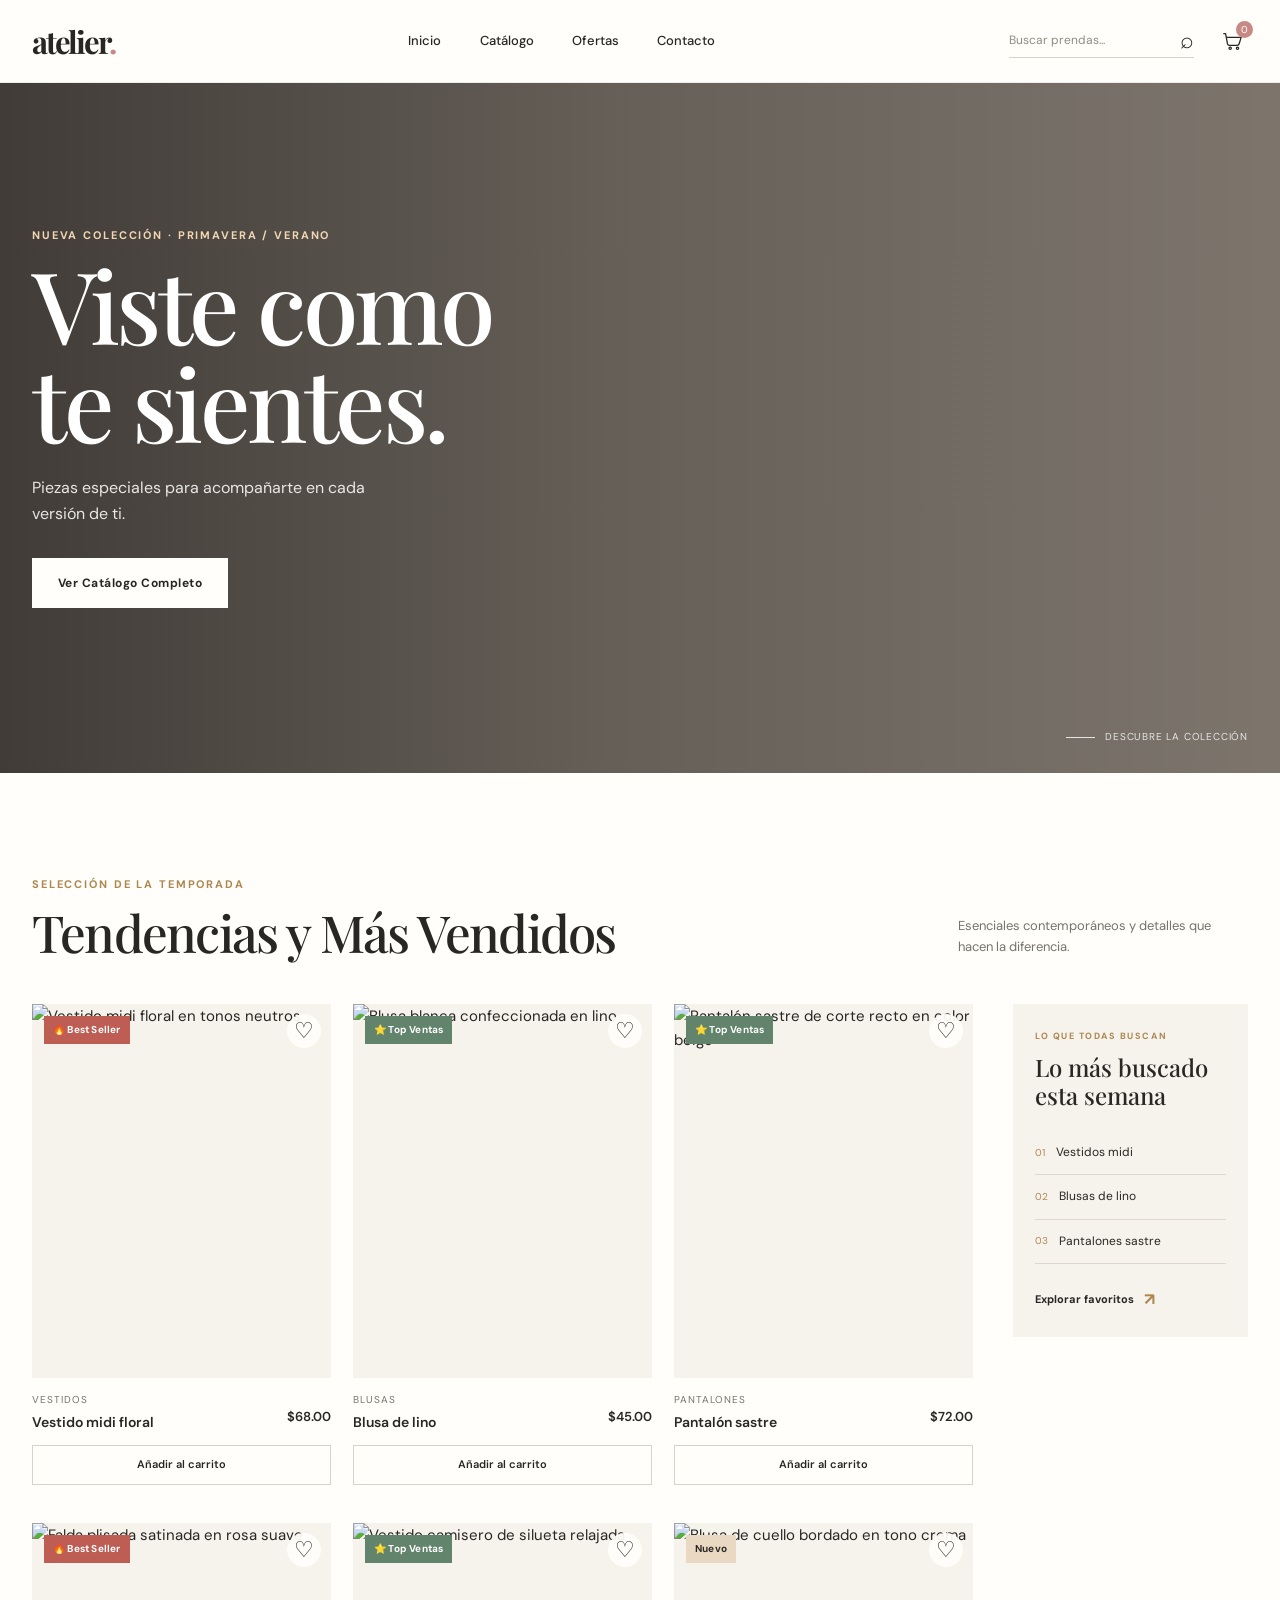
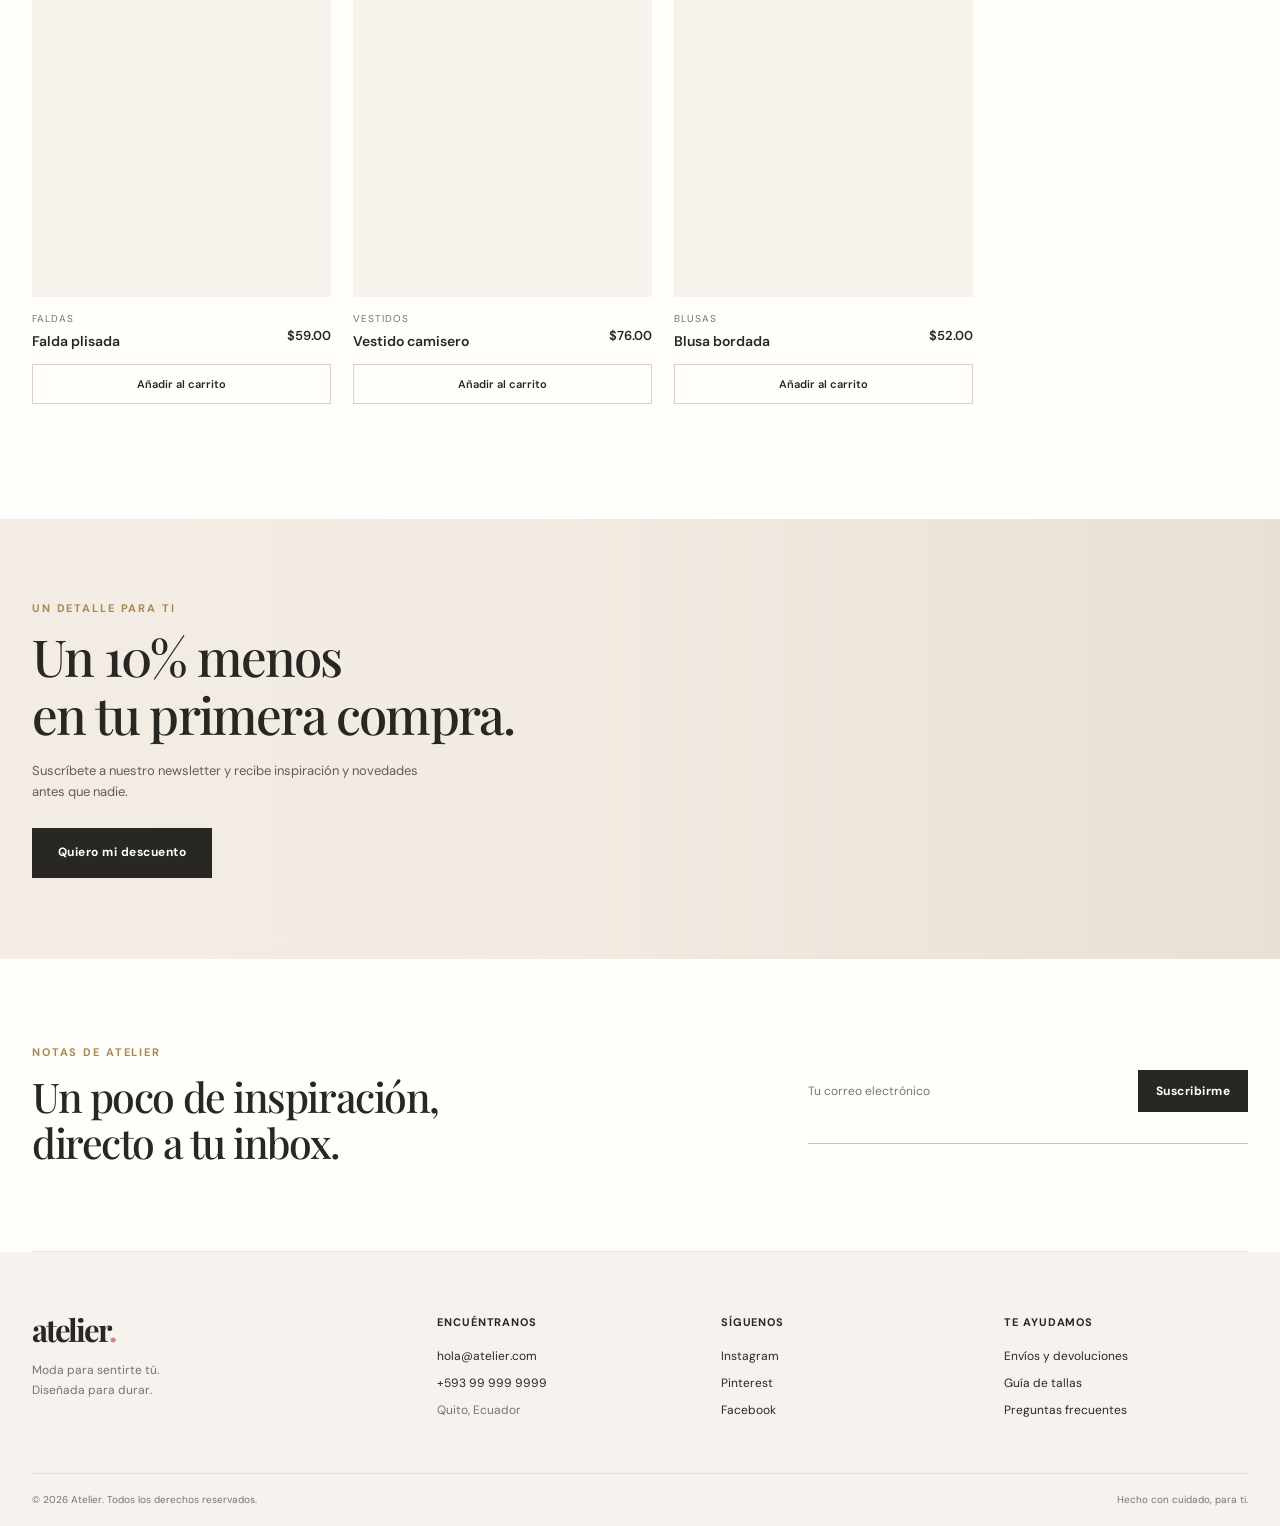
==== index.html @ bb108dc8 "v1" ====
<!DOCTYPE html>
<html lang="es">
  <head>
    <meta charset="UTF-8" />
    <meta name="viewport" content="width=device-width, initial-scale=1.0" />
    <meta
      name="description"
      content="Descubre prendas cuidadosamente seleccionadas en Atelier: moda femenina, elegante y actual."
    />
    <title>Atelier — Moda que habla por ti</title>
    <link rel="preconnect" href="https://fonts.googleapis.com" />
    <link rel="preconnect" href="https://fonts.gstatic.com" crossorigin />
    <link
      href="https://fonts.googleapis.com/css2?family=DM+Sans:wght@400;500;600;700&family=Playfair+Display:wght@500;600;700&display=swap"
      rel="stylesheet"
    />
    <link rel="stylesheet" href="css/styles.css" />
    <script src="script.js" defer></script>
  </head>
  <body>
    <a class="skip-link" href="#contenido">Saltar al contenido</a>

    <!-- Navegación principal, búsqueda y contador del carrito -->
    <header class="site-header" id="inicio">
      <div class="header-inner">
        <a class="brand" href="#inicio" aria-label="Atelier, ir al inicio">atelier<span>.</span></a>

        <button
          class="menu-toggle"
          type="button"
          aria-expanded="false"
          aria-controls="primary-navigation"
          aria-label="Abrir menú"
        >
          <span></span>
          <span></span>
          <span></span>
        </button>

        <nav class="primary-navigation" id="primary-navigation" aria-label="Navegación principal">
          <a href="#inicio">Inicio</a>
          <a href="#catalogo">Catálogo</a>
          <a href="#ofertas">Ofertas</a>
          <a href="#contacto">Contacto</a>
        </nav>

        <div class="header-tools">
          <form class="search-form" role="search">
            <label class="visually-hidden" for="product-search">Buscar prendas</label>
            <input
              id="product-search"
              name="q"
              type="search"
              placeholder="Buscar prendas..."
              autocomplete="off"
            />
            <button type="submit" aria-label="Buscar">⌕</button>
          </form>
          <button class="cart-button" type="button" aria-label="Carrito, 0 artículos">
            <svg aria-hidden="true" viewBox="0 0 24 24" fill="none">
              <path d="M3 4h2l2.1 11.1a2 2 0 0 0 2 1.6h8.7a2 2 0 0 0 1.9-1.4L22 8H6" />
              <circle cx="10" cy="20" r="1.25" />
              <circle cx="18" cy="20" r="1.25" />
            </svg>
            <span class="cart-count" aria-live="polite">0</span>
          </button>
        </div>
      </div>
    </header>

    <main id="contenido">
      <!-- Portada de la colección con acceso directo al catálogo -->
      <section class="hero" aria-labelledby="hero-title">
        <div class="hero-content">
          <p class="eyebrow hero-eyebrow">Nueva colección · Primavera / Verano</p>
          <h1 id="hero-title">Viste como<br />te sientes.</h1>
          <p class="hero-copy">
            Piezas especiales para acompañarte en cada versión de ti.
          </p>
          <a class="button button-light" href="#catalogo">Ver Catálogo Completo</a>
        </div>
        <a class="hero-scroll" href="#catalogo" aria-label="Desplazarse al catálogo">
          <span></span> Descubre la colección
        </a>
      </section>

      <!-- Productos destacados y panel con las tendencias de búsqueda -->
      <section class="catalog-section section-shell" id="catalogo" aria-labelledby="catalog-title">
        <div class="section-heading">
          <div>
            <p class="eyebrow">Selección de la temporada</p>
            <h2 id="catalog-title">Tendencias y Más Vendidos</h2>
          </div>
          <p class="section-intro">
            Esenciales contemporáneos y detalles que hacen la diferencia.
          </p>
        </div>

        <div class="catalog-layout">
          <div class="product-grid" aria-live="polite">
            <article class="product-card" data-search="vestido midi floral vestido">
              <div class="product-image-wrap">
                <img
                  src="https://placehold.co/600x750/F1E8E1/473D36?text=Vestido+Midi"
                  alt="Vestido midi floral en tonos neutros"
                  loading="lazy"
                />
                <span class="product-badge badge-bestseller">🔥 Best Seller</span>
                <button class="favorite-button" type="button" aria-label="Añadir Vestido midi floral a favoritos">♡</button>
              </div>
              <div class="product-details">
                <div>
                  <p class="product-category">Vestidos</p>
                  <h3>Vestido midi floral</h3>
                </div>
                <p class="product-price">$68.00</p>
                <button class="add-to-cart" type="button" data-product="Vestido midi floral">
                  Añadir al carrito
                </button>
              </div>
            </article>

            <article class="product-card" data-search="blusa lino blanca blusa">
              <div class="product-image-wrap">
                <img
                  src="https://placehold.co/600x750/EDE8E2/473D36?text=Blusa+de+Lino"
                  alt="Blusa blanca confeccionada en lino"
                  loading="lazy"
                />
                <span class="product-badge badge-top">⭐ Top Ventas</span>
                <button class="favorite-button" type="button" aria-label="Añadir Blusa de lino a favoritos">♡</button>
              </div>
              <div class="product-details">
                <div>
                  <p class="product-category">Blusas</p>
                  <h3>Blusa de lino</h3>
                </div>
                <p class="product-price">$45.00</p>
                <button class="add-to-cart" type="button" data-product="Blusa de lino">
                  Añadir al carrito
                </button>
              </div>
            </article>

            <article class="product-card" data-search="pantalón sastre beige pantalones">
              <div class="product-image-wrap">
                <img
                  src="https://placehold.co/600x750/E8E0D5/473D36?text=Pantalon+Sastre"
                  alt="Pantalón sastre de corte recto en color beige"
                  loading="lazy"
                />
                <span class="product-badge badge-top">⭐ Top Ventas</span>
                <button class="favorite-button" type="button" aria-label="Añadir Pantalón sastre a favoritos">♡</button>
              </div>
              <div class="product-details">
                <div>
                  <p class="product-category">Pantalones</p>
                  <h3>Pantalón sastre</h3>
                </div>
                <p class="product-price">$72.00</p>
                <button class="add-to-cart" type="button" data-product="Pantalón sastre">
                  Añadir al carrito
                </button>
              </div>
            </article>

            <article class="product-card" data-search="falda plisada satén falda">
              <div class="product-image-wrap">
                <img
                  src="https://placehold.co/600x750/F0E6E5/473D36?text=Falda+Plisada"
                  alt="Falda plisada satinada en rosa suave"
                  loading="lazy"
                />
                <span class="product-badge badge-bestseller">🔥 Best Seller</span>
                <button class="favorite-button" type="button" aria-label="Añadir Falda plisada a favoritos">♡</button>
              </div>
              <div class="product-details">
                <div>
                  <p class="product-category">Faldas</p>
                  <h3>Falda plisada</h3>
                </div>
                <p class="product-price">$59.00</p>
                <button class="add-to-cart" type="button" data-product="Falda plisada">
                  Añadir al carrito
                </button>
              </div>
            </article>

            <article class="product-card" data-search="vestido camisero azul vestido">
              <div class="product-image-wrap">
                <img
                  src="https://placehold.co/600x750/E4E8E7/473D36?text=Vestido+Camisero"
                  alt="Vestido camisero de silueta relajada"
                  loading="lazy"
                />
                <span class="product-badge badge-top">⭐ Top Ventas</span>
                <button class="favorite-button" type="button" aria-label="Añadir Vestido camisero a favoritos">♡</button>
              </div>
              <div class="product-details">
                <div>
                  <p class="product-category">Vestidos</p>
                  <h3>Vestido camisero</h3>
                </div>
                <p class="product-price">$76.00</p>
                <button class="add-to-cart" type="button" data-product="Vestido camisero">
                  Añadir al carrito
                </button>
              </div>
            </article>

            <article class="product-card" data-search="blusa cuello bordado blusa">
              <div class="product-image-wrap">
                <img
                  src="https://placehold.co/600x750/EEE8DE/473D36?text=Blusa+Bordada"
                  alt="Blusa de cuello bordado en tono crema"
                  loading="lazy"
                />
                <span class="product-badge badge-new">Nuevo</span>
                <button class="favorite-button" type="button" aria-label="Añadir Blusa bordada a favoritos">♡</button>
              </div>
              <div class="product-details">
                <div>
                  <p class="product-category">Blusas</p>
                  <h3>Blusa bordada</h3>
                </div>
                <p class="product-price">$52.00</p>
                <button class="add-to-cart" type="button" data-product="Blusa bordada">
                  Añadir al carrito
                </button>
              </div>
            </article>
          </div>

          <aside class="trending-panel" aria-labelledby="trending-title">
            <p class="eyebrow">Lo que todas buscan</p>
            <h3 id="trending-title">Lo más buscado esta semana</h3>
            <ol class="trending-list">
              <li><span>01</span><a href="#catalogo" data-search-term="vestido">Vestidos midi</a></li>
              <li><span>02</span><a href="#catalogo" data-search-term="blusa">Blusas de lino</a></li>
              <li><span>03</span><a href="#catalogo" data-search-term="pantalón">Pantalones sastre</a></li>
            </ol>
            <a class="text-link" href="#catalogo">Explorar favoritos <span aria-hidden="true">↗</span></a>
          </aside>
        </div>
        <p class="empty-results" hidden>No encontramos prendas con esa búsqueda. Prueba con otro término.</p>
      </section>

      <!-- Promoción de bienvenida y suscripción al newsletter -->
      <section class="promo-banner" id="ofertas" aria-labelledby="promo-title">
        <div class="promo-content">
          <p class="eyebrow">Un detalle para ti</p>
          <h2 id="promo-title">Un 10% menos<br />en tu primera compra.</h2>
          <p>Suscríbete a nuestro newsletter y recibe inspiración y novedades antes que nadie.</p>
          <a class="button button-dark" href="#newsletter">Quiero mi descuento</a>
        </div>
      </section>

      <!-- Formulario de suscripción -->
      <section class="newsletter-section" id="newsletter" aria-labelledby="newsletter-title">
        <div>
          <p class="eyebrow">Notas de Atelier</p>
          <h2 id="newsletter-title">Un poco de inspiración, directo a tu inbox.</h2>
        </div>
        <form class="newsletter-form">
          <label class="visually-hidden" for="newsletter-email">Tu correo electrónico</label>
          <input
            id="newsletter-email"
            name="email"
            type="email"
            placeholder="Tu correo electrónico"
            required
          />
          <button class="button button-dark" type="submit">Suscribirme</button>
          <p class="form-message" aria-live="polite"></p>
        </form>
      </section>
    </main>

    <!-- Datos de contacto, enlaces sociales e información de la tienda -->
    <footer class="site-footer" id="contacto">
      <div class="footer-main section-shell">
        <div class="footer-brand">
          <a class="brand brand-footer" href="#inicio">atelier<span>.</span></a>
          <p>Moda para sentirte tú.<br />Diseñada para durar.</p>
        </div>
        <div class="footer-column">
          <h2>Encuéntranos</h2>
          <a href="mailto:hola@atelier.com">hola@atelier.com</a>
          <a href="tel:+593999999999">+593 99 999 9999</a>
          <p>Quito, Ecuador</p>
        </div>
        <div class="footer-column">
          <h2>Síguenos</h2>
          <a href="https://www.instagram.com/" target="_blank" rel="noreferrer">Instagram</a>
          <a href="https://www.pinterest.com/" target="_blank" rel="noreferrer">Pinterest</a>
          <a href="https://www.facebook.com/" target="_blank" rel="noreferrer">Facebook</a>
        </div>
        <div class="footer-column">
          <h2>Te ayudamos</h2>
          <a href="#contacto">Envíos y devoluciones</a>
          <a href="#contacto">Guía de tallas</a>
          <a href="#contacto">Preguntas frecuentes</a>
        </div>
      </div>
      <div class="footer-bottom section-shell">
        <p>© 2026 Atelier. Todos los derechos reservados.</p>
        <p>Hecho con cuidado, para ti.</p>
      </div>
    </footer>
  </body>
</html>
---- css/styles.css ----
/* Base y sistema visual */
:root {
  color-scheme: light;
  --color-ink: #292723;
  --color-muted: #77736d;
  --color-paper: #fffefa;
  --color-cream: #f6f2ec;
  --color-sand: #e9dfd3;
  --color-rose: #c88984;
  --color-gold: #ad8750;
  --font-display: "Playfair Display", Georgia, serif;
  --font-body: "DM Sans", Arial, sans-serif;
  --content-width: 1240px;
}

* {
  box-sizing: border-box;
}

html {
  scroll-behavior: smooth;
  scroll-padding-top: 90px;
}

body {
  margin: 0;
  color: var(--color-ink);
  background: var(--color-paper);
  font-family: var(--font-body);
  font-size: 15px;
  line-height: 1.6;
}

img {
  display: block;
  max-width: 100%;
}

button,
input {
  font: inherit;
}

button,
a {
  -webkit-tap-highlight-color: transparent;
}

a {
  color: inherit;
  text-decoration: none;
}

button {
  color: inherit;
}

.section-shell {
  width: min(var(--content-width), calc(100% - 64px));
  margin-inline: auto;
}

.visually-hidden,
.skip-link:not(:focus) {
  position: absolute;
  width: 1px;
  height: 1px;
  padding: 0;
  margin: -1px;
  overflow: hidden;
  clip: rect(0, 0, 0, 0);
  white-space: nowrap;
  border: 0;
}

.skip-link:focus {
  position: fixed;
  z-index: 20;
  top: 12px;
  left: 12px;
  padding: 10px 14px;
  color: white;
  background: var(--color-ink);
}

.eyebrow {
  margin: 0 0 12px;
  color: var(--color-gold);
  font-size: 11px;
  font-weight: 700;
  letter-spacing: 0.17em;
  line-height: 1.4;
  text-transform: uppercase;
}

.site-header {
  position: sticky;
  z-index: 10;
  top: 0;
  background: rgba(255, 254, 250, 0.97);
  border-bottom: 1px solid rgba(41, 39, 35, 0.08);
  backdrop-filter: blur(14px);
}

.header-inner {
  display: flex;
  width: min(1400px, calc(100% - 64px));
  min-height: 82px;
  align-items: center;
  justify-content: space-between;
  gap: 28px;
  margin-inline: auto;
}

.brand {
  flex-shrink: 0;
  font-family: var(--font-display);
  font-size: 31px;
  font-weight: 700;
  letter-spacing: -0.07em;
  line-height: 1;
}

.brand span {
  color: var(--color-rose);
}

.primary-navigation {
  display: flex;
  align-items: center;
  gap: clamp(20px, 3vw, 42px);
}

.primary-navigation a,
.footer-column a {
  transition: color 160ms ease;
}

.primary-navigation a {
  font-size: 13px;
  font-weight: 500;
}

.primary-navigation a:hover,
.footer-column a:hover {
  color: var(--color-gold);
}

.header-tools {
  display: flex;
  align-items: center;
  gap: 22px;
}

.search-form {
  display: flex;
  width: 185px;
  align-items: center;
  border-bottom: 1px solid #d8d2ca;
}

.search-form input {
  width: 100%;
  min-width: 0;
  padding: 7px 0;
  color: var(--color-ink);
  background: transparent;
  border: 0;
  outline: 0;
  font-size: 12px;
}

.search-form input::placeholder {
  color: #918c84;
}

.search-form:focus-within {
  border-color: var(--color-gold);
}

.search-form button {
  padding: 2px 0 2px 8px;
  background: transparent;
  border: 0;
  cursor: pointer;
  font-size: 23px;
  line-height: 1;
}

.cart-button {
  position: relative;
  display: grid;
  width: 32px;
  height: 38px;
  place-items: center;
  padding: 0;
  background: transparent;
  border: 0;
  cursor: pointer;
}

.cart-button svg {
  width: 22px;
  stroke: currentColor;
  stroke-linecap: round;
  stroke-linejoin: round;
  stroke-width: 1.4;
}

.cart-count {
  position: absolute;
  top: -1px;
  right: -5px;
  display: grid;
  min-width: 17px;
  height: 17px;
  place-items: center;
  padding-inline: 4px;
  color: white;
  background: var(--color-rose);
  border-radius: 50px;
  font-size: 10px;
  line-height: 1;
}

.menu-toggle {
  display: none;
}

/* Portada */
.hero {
  position: relative;
  display: flex;
  min-height: min(690px, calc(100svh - 82px));
  align-items: center;
  overflow: hidden;
  color: white;
  background-color: #817970;
  background-image:
    linear-gradient(90deg, rgba(31, 28, 26, 0.66) 0%, rgba(31, 28, 26, 0.28) 48%, rgba(31, 28, 26, 0.04) 100%),
    url("https://images.unsplash.com/photo-1483985988355-763728e1935b?auto=format&fit=crop&w=2000&q=85");
  background-position: center 42%;
  background-size: cover;
}

.hero-content {
  width: min(var(--content-width), calc(100% - 64px));
  margin: 0 auto;
  padding-block: 90px 110px;
}

.hero-eyebrow {
  color: #f2d7b2;
}

.hero h1,
.section-heading h2,
.promo-content h2,
.newsletter-section h2 {
  font-family: var(--font-display);
  font-weight: 500;
  letter-spacing: -0.035em;
}

.hero h1 {
  max-width: 660px;
  margin: 0;
  font-size: clamp(56px, 8vw, 100px);
  line-height: 0.98;
}

.hero-copy {
  max-width: 380px;
  margin: 24px 0 32px;
  color: rgba(255, 255, 255, 0.87);
  font-size: 16px;
}

.button {
  display: inline-flex;
  min-height: 50px;
  align-items: center;
  justify-content: center;
  padding: 0 25px;
  border: 1px solid transparent;
  cursor: pointer;
  font-size: 12px;
  font-weight: 700;
  letter-spacing: 0.04em;
  transition: color 180ms ease, background-color 180ms ease, border-color 180ms ease;
}

.button-light {
  color: var(--color-ink);
  background: var(--color-paper);
}

.button-light:hover {
  color: white;
  background: transparent;
  border-color: white;
}

.button-dark {
  color: white;
  background: var(--color-ink);
}

.button-dark:hover {
  background: #514b42;
}

.hero-scroll {
  position: absolute;
  right: 32px;
  bottom: 28px;
  display: flex;
  align-items: center;
  gap: 10px;
  color: rgba(255, 255, 255, 0.82);
  font-size: 10px;
  letter-spacing: 0.08em;
  text-transform: uppercase;
}

.hero-scroll span {
  width: 29px;
  height: 1px;
  background: currentColor;
}

/* Productos y tendencias */
.catalog-section {
  padding-block: 104px 115px;
}

.section-heading {
  display: flex;
  align-items: end;
  justify-content: space-between;
  gap: 32px;
  margin-bottom: 42px;
}

.section-heading h2,
.promo-content h2,
.newsletter-section h2 {
  margin: 0;
  font-size: clamp(34px, 4.4vw, 51px);
  line-height: 1.13;
}

.section-intro {
  max-width: 290px;
  margin: 0 0 4px;
  color: var(--color-muted);
  font-size: 13px;
}

.catalog-layout {
  display: grid;
  grid-template-columns: minmax(0, 1fr) 235px;
  align-items: start;
  gap: 40px;
}

.product-grid {
  display: grid;
  grid-template-columns: repeat(3, minmax(0, 1fr));
  gap: 38px 22px;
}

.product-card {
  min-width: 0;
}

.product-image-wrap {
  position: relative;
  overflow: hidden;
  background: var(--color-cream);
}

.product-image-wrap img {
  width: 100%;
  aspect-ratio: 4 / 5;
  object-fit: cover;
  transition: transform 500ms cubic-bezier(0.2, 0.6, 0.3, 1);
}

.product-card:hover .product-image-wrap img {
  transform: scale(1.035);
}

.product-badge {
  position: absolute;
  top: 12px;
  left: 12px;
  padding: 6px 9px;
  color: white;
  font-size: 10px;
  font-weight: 700;
  letter-spacing: 0.02em;
}

.badge-bestseller {
  background: #bd5d54;
}

.badge-top {
  background: #62836c;
}

.badge-new {
  color: var(--color-ink);
  background: #ead9c2;
}

.favorite-button {
  position: absolute;
  top: 10px;
  right: 10px;
  display: grid;
  width: 34px;
  height: 34px;
  place-items: center;
  padding: 0;
  background: rgba(255, 254, 250, 0.93);
  border: 0;
  border-radius: 50%;
  cursor: pointer;
  font-size: 22px;
  line-height: 1;
}

.favorite-button[aria-pressed="true"] {
  color: #bd5d54;
}

.product-details {
  display: grid;
  grid-template-columns: 1fr auto;
  align-items: start;
  gap: 9px 10px;
  padding-top: 14px;
}

.product-category {
  margin: 0 0 3px;
  color: var(--color-muted);
  font-size: 10px;
  letter-spacing: 0.1em;
  text-transform: uppercase;
}

.product-details h3 {
  margin: 0;
  font-size: 14px;
  font-weight: 600;
}

.product-price {
  margin: 15px 0 0;
  font-size: 13px;
  font-weight: 600;
  white-space: nowrap;
}

.add-to-cart {
  grid-column: 1 / -1;
  min-height: 40px;
  margin-top: 3px;
  background: transparent;
  border: 1px solid #d8d2ca;
  cursor: pointer;
  font-size: 11px;
  font-weight: 600;
  transition: color 160ms ease, background-color 160ms ease, border-color 160ms ease;
}

.add-to-cart:hover {
  color: white;
  background: var(--color-ink);
  border-color: var(--color-ink);
}

.trending-panel {
  position: sticky;
  top: 110px;
  padding: 26px 22px 24px;
  background: var(--color-cream);
}

.trending-panel .eyebrow {
  margin-bottom: 10px;
  font-size: 9px;
}

.trending-panel h3 {
  margin: 0;
  font-family: var(--font-display);
  font-size: 24px;
  font-weight: 500;
  line-height: 1.18;
}

.trending-list {
  padding: 0;
  margin: 22px 0;
  list-style: none;
}

.trending-list li {
  display: flex;
  align-items: center;
  gap: 11px;
  padding-block: 12px;
  border-bottom: 1px solid #ded7cd;
  font-size: 12px;
}

.trending-list li span {
  color: var(--color-gold);
  font-size: 10px;
}

.trending-list a:hover {
  text-decoration: underline;
  text-underline-offset: 3px;
}

.text-link {
  display: inline-flex;
  align-items: center;
  gap: 10px;
  font-size: 11px;
  font-weight: 700;
}

.text-link span {
  color: var(--color-gold);
  font-size: 17px;
}

.empty-results {
  padding: 36px 0;
  color: var(--color-muted);
  text-align: center;
}

/* Promoción y suscripción */
.promo-banner {
  display: flex;
  min-height: 440px;
  align-items: center;
  background-color: #e8dfd5;
  background-image:
    linear-gradient(90deg, rgba(243, 237, 229, 0.97) 0%, rgba(243, 237, 229, 0.88) 42%, rgba(243, 237, 229, 0.05) 100%),
    url("https://images.unsplash.com/photo-1490481651871-ab68de25d43d?auto=format&fit=crop&w=1800&q=85");
  background-position: center, center 47%;
  background-size: cover;
}

.promo-content {
  width: min(var(--content-width), calc(100% - 64px));
  margin-inline: auto;
  padding-block: 70px;
}

.promo-content h2 {
  max-width: 520px;
}

.promo-content > p:not(.eyebrow) {
  max-width: 390px;
  margin: 18px 0 25px;
  color: #625d56;
  font-size: 13px;
}

.newsletter-section {
  display: flex;
  width: min(var(--content-width), calc(100% - 64px));
  align-items: center;
  justify-content: space-between;
  gap: 40px;
  padding-block: 86px;
  margin-inline: auto;
  border-bottom: 1px solid #e9e4dc;
}

.newsletter-section h2 {
  max-width: 510px;
  font-size: clamp(29px, 3.4vw, 41px);
}

.newsletter-form {
  display: grid;
  width: min(440px, 100%);
  grid-template-columns: 1fr auto;
  align-items: center;
  border-bottom: 1px solid #c9c1b7;
}

.newsletter-form input {
  min-width: 0;
  min-height: 50px;
  padding: 0 12px 0 0;
  background: transparent;
  border: 0;
  outline: 0;
  font-size: 12px;
}

.newsletter-form input:focus {
  box-shadow: inset 0 -1px var(--color-gold);
}

.newsletter-form .button {
  min-height: 42px;
  padding-inline: 17px;
}

.form-message {
  grid-column: 1 / -1;
  min-height: 20px;
  margin: 7px 0 0;
  color: #486a50;
  font-size: 11px;
}

/* Pie de página */
.site-footer {
  background: #f6f3ee;
}

.footer-main {
  display: grid;
  grid-template-columns: 1.5fr repeat(3, 1fr);
  gap: 40px;
  padding-block: 62px 52px;
}

.brand-footer {
  display: inline-block;
  margin-bottom: 16px;
}

.footer-brand p,
.footer-column p {
  margin: 0;
  color: var(--color-muted);
  font-size: 12px;
}

.footer-column {
  display: flex;
  align-items: flex-start;
  flex-direction: column;
  gap: 8px;
}

.footer-column h2 {
  margin: 0 0 7px;
  font-size: 11px;
  font-weight: 700;
  letter-spacing: 0.08em;
  text-transform: uppercase;
}

.footer-column a,
.footer-column p {
  font-size: 12px;
}

.footer-bottom {
  display: flex;
  justify-content: space-between;
  gap: 20px;
  padding-block: 18px;
  border-top: 1px solid #e5dfd6;
}

.footer-bottom p {
  margin: 0;
  color: var(--color-muted);
  font-size: 10px;
}

@media (max-width: 1000px) {
  .header-inner {
    gap: 20px;
  }

  .primary-navigation {
    gap: 18px;
  }

  .search-form {
    width: 145px;
  }

  .catalog-layout {
    grid-template-columns: minmax(0, 1fr) 205px;
    gap: 24px;
  }

  .product-grid {
    grid-template-columns: repeat(2, minmax(0, 1fr));
    gap: 32px 18px;
  }
}

@media (max-width: 760px) {
  html {
    scroll-padding-top: 72px;
  }

  .section-shell,
  .header-inner,
  .hero-content,
  .promo-content,
  .newsletter-section {
    width: min(100% - 40px, var(--content-width));
  }

  .header-inner {
    min-height: 72px;
    flex-wrap: wrap;
    gap: 0 15px;
  }

  .brand {
    font-size: 28px;
  }

  .menu-toggle {
    display: flex;
    width: 36px;
    height: 36px;
    align-items: center;
    justify-content: center;
    flex-direction: column;
    gap: 5px;
    padding: 0;
    margin-left: auto;
    background: transparent;
    border: 0;
    cursor: pointer;
  }

  .menu-toggle span {
    width: 20px;
    height: 1px;
    background: var(--color-ink);
  }

  .primary-navigation {
    position: absolute;
    top: 100%;
    right: 0;
    left: 0;
    display: none;
    align-items: stretch;
    flex-direction: column;
    gap: 0;
    padding: 10px 20px 18px;
    background: var(--color-paper);
    border-bottom: 1px solid rgba(41, 39, 35, 0.1);
  }

  .primary-navigation.is-open {
    display: flex;
  }

  .primary-navigation a {
    padding: 12px 0;
    border-bottom: 1px solid #eee9e1;
  }

  .header-tools {
    order: 1;
    width: 100%;
    justify-content: space-between;
    padding: 0 0 12px;
  }

  .search-form {
    width: min(260px, calc(100% - 55px));
  }

  .hero {
    min-height: 610px;
    min-height: min(690px, calc(100svh - 72px));
    background-position: 58% center;
  }

  .hero-content {
    padding-block: 75px 90px;
  }

  .hero h1 {
    font-size: clamp(52px, 12vw, 76px);
  }

  .hero-copy {
    max-width: 300px;
    font-size: 14px;
  }

  .hero-scroll {
    right: 20px;
    bottom: 20px;
    font-size: 9px;
  }

  .catalog-section {
    padding-block: 76px 82px;
  }

  .section-heading {
    align-items: flex-start;
    flex-direction: column;
    gap: 14px;
    margin-bottom: 28px;
  }

  .section-heading h2 {
    font-size: clamp(34px, 8vw, 46px);
  }

  .section-intro {
    max-width: 370px;
  }

  .catalog-layout {
    grid-template-columns: 1fr;
  }

  .product-grid {
    grid-template-columns: repeat(2, minmax(0, 1fr));
    gap: 28px 14px;
  }

  .product-badge {
    top: 8px;
    left: 8px;
    padding: 5px 7px;
    font-size: 9px;
  }

  .favorite-button {
    top: 7px;
    right: 7px;
    width: 30px;
    height: 30px;
  }

  .product-details {
    grid-template-columns: 1fr;
    gap: 5px;
    padding-top: 11px;
  }

  .product-details h3 {
    font-size: 13px;
  }

  .product-price {
    margin: 0;
    font-size: 12px;
  }

  .add-to-cart {
    min-height: 38px;
    margin-top: 5px;
    padding-inline: 5px;
    font-size: 10px;
  }

  .trending-panel {
    position: static;
    padding: 24px;
  }

  .trending-list {
    display: grid;
    grid-template-columns: repeat(3, minmax(0, 1fr));
    gap: 12px;
  }

  .trending-list li {
    align-items: flex-start;
    flex-direction: column;
    gap: 5px;
    font-size: 11px;
  }

  .promo-banner {
    min-height: 420px;
    background-position: center, 58% center;
  }

  .promo-content {
    padding-block: 60px;
  }

  .newsletter-section {
    align-items: flex-start;
    flex-direction: column;
    gap: 24px;
    padding-block: 65px;
  }

  .newsletter-form {
    width: 100%;
  }

  .footer-main {
    grid-template-columns: repeat(2, minmax(0, 1fr));
    gap: 34px 24px;
    padding-block: 48px 38px;
  }
}

@media (max-width: 420px) {
  .section-shell,
  .header-inner,
  .hero-content,
  .promo-content,
  .newsletter-section {
    width: calc(100% - 32px);
  }

  .header-inner {
    gap: 0 10px;
  }

  .header-tools {
    padding-bottom: 10px;
  }

  .product-grid {
    gap: 24px 10px;
  }

  .trending-list {
    grid-template-columns: 1fr;
  }

  .trending-list li {
    align-items: center;
    flex-direction: row;
    gap: 11px;
  }

  .newsletter-form {
    grid-template-columns: 1fr;
    gap: 8px;
    border-bottom: 0;
  }

  .newsletter-form input {
    border-bottom: 1px solid #c9c1b7;
  }

  .newsletter-form .button {
    justify-self: start;
  }

  .footer-bottom {
    align-items: flex-start;
    flex-direction: column;
    gap: 5px;
  }
}

@media (prefers-reduced-motion: reduce) {
  *,
  *::before,
  *::after {
    scroll-behavior: auto !important;
    transition-duration: 0.01ms !important;
  }
}
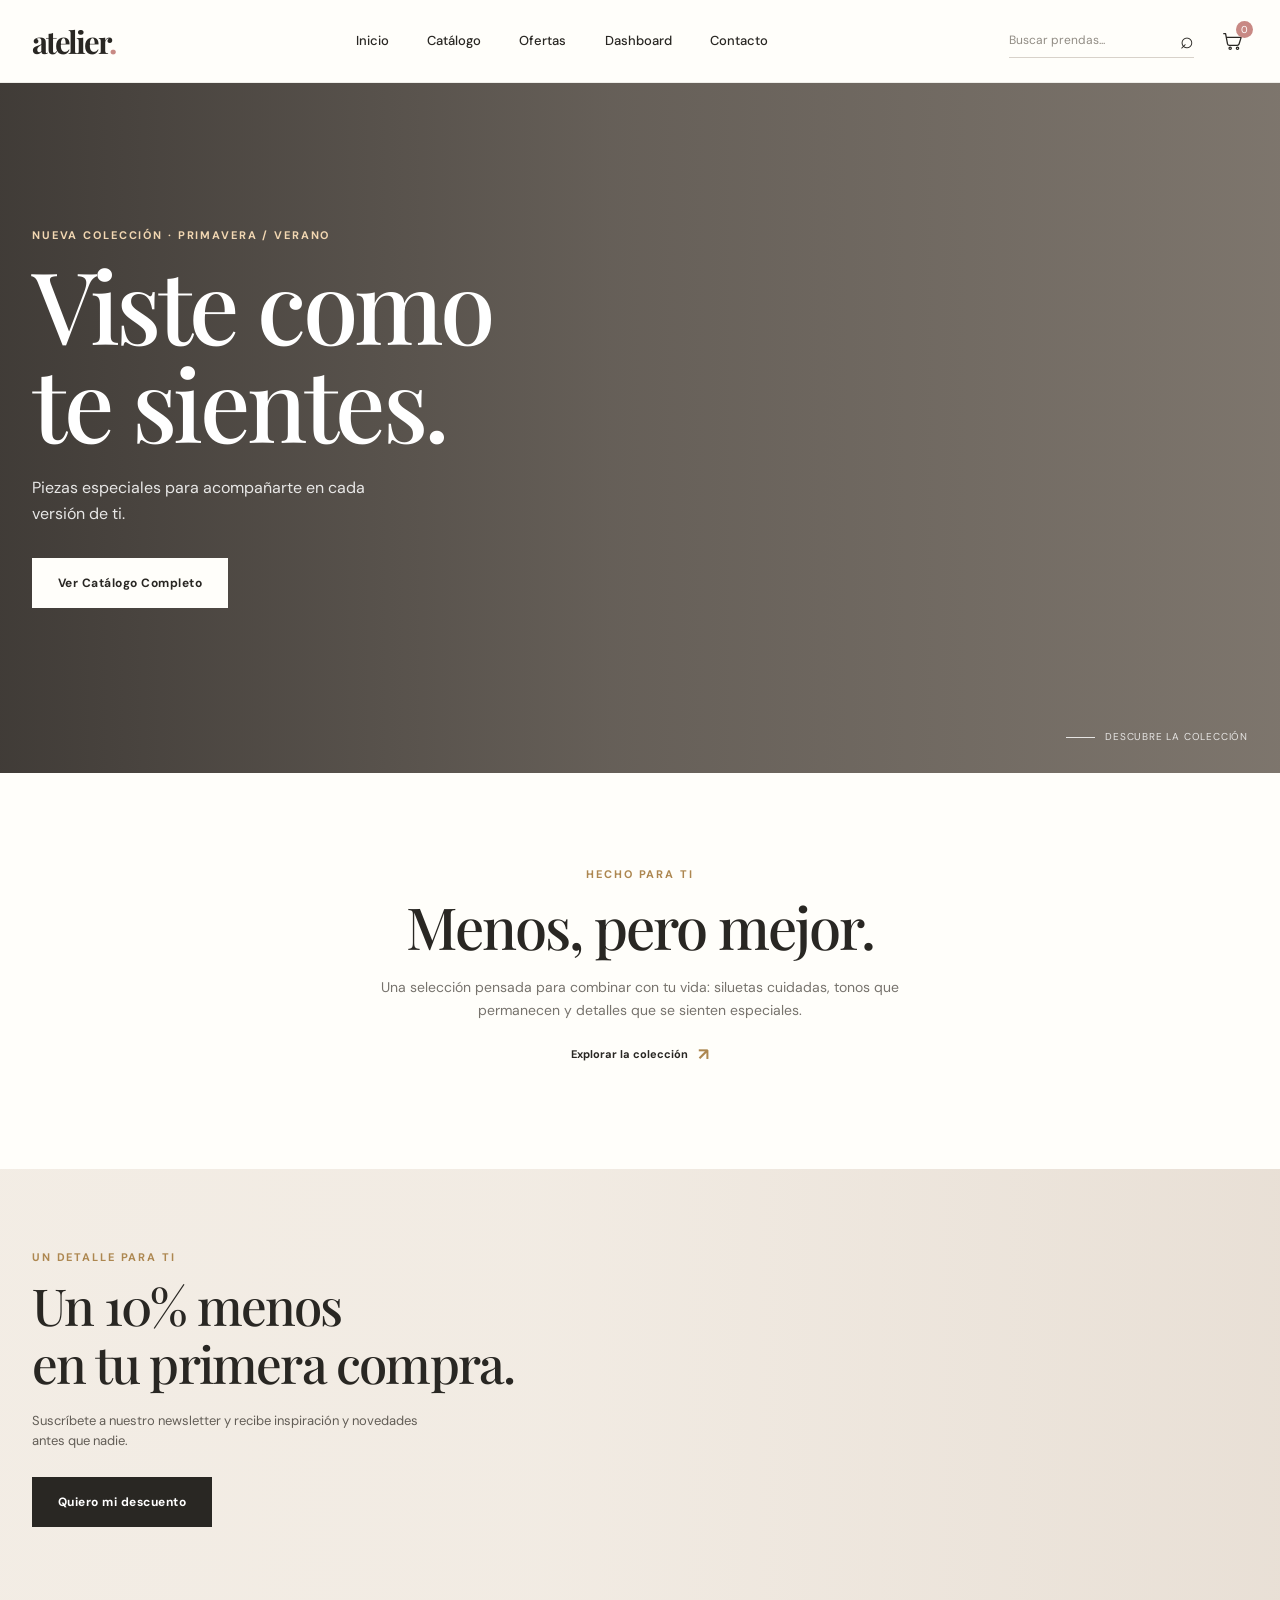
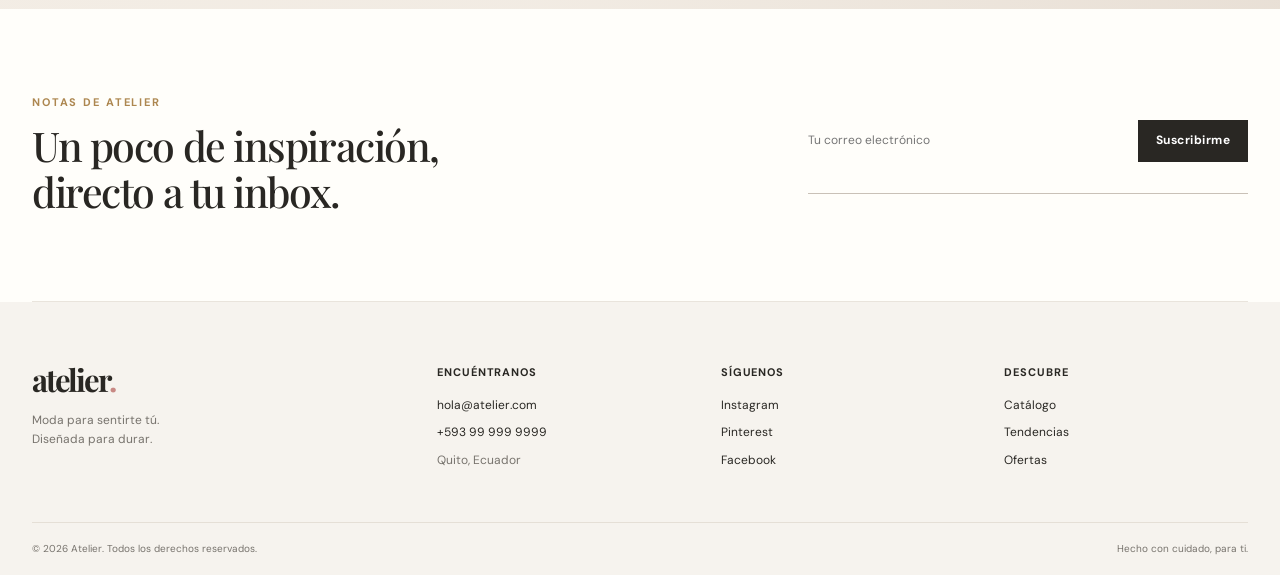
==== commit 70138de7: "v2" ====
--- a/index.html
+++ b/index.html
@@ -5,7 +5,7 @@
     <meta name="viewport" content="width=device-width, initial-scale=1.0" />
     <meta
       name="description"
-      content="Descubre prendas cuidadosamente seleccionadas en Atelier: moda femenina, elegante y actual."
+      content="Atelier: moda femenina, elegante y actual. Descubre piezas especiales para cada versión de ti."
     />
     <title>Atelier — Moda que habla por ti</title>
     <link rel="preconnect" href="https://fonts.googleapis.com" />
@@ -19,12 +19,9 @@
   </head>
   <body>
     <a class="skip-link" href="#contenido">Saltar al contenido</a>
-
-    <!-- Navegación principal, búsqueda y contador del carrito -->
     <header class="site-header" id="inicio">
       <div class="header-inner">
-        <a class="brand" href="#inicio" aria-label="Atelier, ir al inicio">atelier<span>.</span></a>
-
+        <a class="brand" href="index.html" aria-label="Atelier, inicio">atelier<span>.</span></a>
         <button
           class="menu-toggle"
           type="button"
@@ -32,35 +29,25 @@
           aria-controls="primary-navigation"
           aria-label="Abrir menú"
         >
-          <span></span>
-          <span></span>
-          <span></span>
+          <span></span><span></span><span></span>
         </button>
-
         <nav class="primary-navigation" id="primary-navigation" aria-label="Navegación principal">
-          <a href="#inicio">Inicio</a>
-          <a href="#catalogo">Catálogo</a>
-          <a href="#ofertas">Ofertas</a>
-          <a href="#contacto">Contacto</a>
+          <a href="index.html" aria-current="page">Inicio</a>
+          <a href="catalogo.html">Catálogo</a>
+          <a href="index.html#ofertas">Ofertas</a>
+          <a href="dashboard.html">Dashboard</a>
+          <a href="index.html#contacto">Contacto</a>
         </nav>
-
         <div class="header-tools">
-          <form class="search-form" role="search">
+          <form class="search-form" role="search" action="catalogo.html">
             <label class="visually-hidden" for="product-search">Buscar prendas</label>
-            <input
-              id="product-search"
-              name="q"
-              type="search"
-              placeholder="Buscar prendas..."
-              autocomplete="off"
-            />
+            <input id="product-search" name="q" type="search" placeholder="Buscar prendas..." />
             <button type="submit" aria-label="Buscar">⌕</button>
           </form>
           <button class="cart-button" type="button" aria-label="Carrito, 0 artículos">
             <svg aria-hidden="true" viewBox="0 0 24 24" fill="none">
               <path d="M3 4h2l2.1 11.1a2 2 0 0 0 2 1.6h8.7a2 2 0 0 0 1.9-1.4L22 8H6" />
-              <circle cx="10" cy="20" r="1.25" />
-              <circle cx="18" cy="20" r="1.25" />
+              <circle cx="10" cy="20" r="1.25" /><circle cx="18" cy="20" r="1.25" />
             </svg>
             <span class="cart-count" aria-live="polite">0</span>
           </button>
@@ -69,183 +56,26 @@
     </header>
 
     <main id="contenido">
-      <!-- Portada de la colección con acceso directo al catálogo -->
       <section class="hero" aria-labelledby="hero-title">
         <div class="hero-content">
           <p class="eyebrow hero-eyebrow">Nueva colección · Primavera / Verano</p>
           <h1 id="hero-title">Viste como<br />te sientes.</h1>
-          <p class="hero-copy">
-            Piezas especiales para acompañarte en cada versión de ti.
-          </p>
-          <a class="button button-light" href="#catalogo">Ver Catálogo Completo</a>
+          <p class="hero-copy">Piezas especiales para acompañarte en cada versión de ti.</p>
+          <a class="button button-light" href="catalogo.html">Ver Catálogo Completo</a>
         </div>
-        <a class="hero-scroll" href="#catalogo" aria-label="Desplazarse al catálogo">
-          <span></span> Descubre la colección
-        </a>
+        <a class="hero-scroll" href="catalogo.html"><span></span> Descubre la colección</a>
       </section>
 
-      <!-- Productos destacados y panel con las tendencias de búsqueda -->
-      <section class="catalog-section section-shell" id="catalogo" aria-labelledby="catalog-title">
-        <div class="section-heading">
-          <div>
-            <p class="eyebrow">Selección de la temporada</p>
-            <h2 id="catalog-title">Tendencias y Más Vendidos</h2>
-          </div>
-          <p class="section-intro">
-            Esenciales contemporáneos y detalles que hacen la diferencia.
-          </p>
-        </div>
-
-        <div class="catalog-layout">
-          <div class="product-grid" aria-live="polite">
-            <article class="product-card" data-search="vestido midi floral vestido">
-              <div class="product-image-wrap">
-                <img
-                  src="https://placehold.co/600x750/F1E8E1/473D36?text=Vestido+Midi"
-                  alt="Vestido midi floral en tonos neutros"
-                  loading="lazy"
-                />
-                <span class="product-badge badge-bestseller">🔥 Best Seller</span>
-                <button class="favorite-button" type="button" aria-label="Añadir Vestido midi floral a favoritos">♡</button>
-              </div>
-              <div class="product-details">
-                <div>
-                  <p class="product-category">Vestidos</p>
-                  <h3>Vestido midi floral</h3>
-                </div>
-                <p class="product-price">$68.00</p>
-                <button class="add-to-cart" type="button" data-product="Vestido midi floral">
-                  Añadir al carrito
-                </button>
-              </div>
-            </article>
-
-            <article class="product-card" data-search="blusa lino blanca blusa">
-              <div class="product-image-wrap">
-                <img
-                  src="https://placehold.co/600x750/EDE8E2/473D36?text=Blusa+de+Lino"
-                  alt="Blusa blanca confeccionada en lino"
-                  loading="lazy"
-                />
-                <span class="product-badge badge-top">⭐ Top Ventas</span>
-                <button class="favorite-button" type="button" aria-label="Añadir Blusa de lino a favoritos">♡</button>
-              </div>
-              <div class="product-details">
-                <div>
-                  <p class="product-category">Blusas</p>
-                  <h3>Blusa de lino</h3>
-                </div>
-                <p class="product-price">$45.00</p>
-                <button class="add-to-cart" type="button" data-product="Blusa de lino">
-                  Añadir al carrito
-                </button>
-              </div>
-            </article>
-
-            <article class="product-card" data-search="pantalón sastre beige pantalones">
-              <div class="product-image-wrap">
-                <img
-                  src="https://placehold.co/600x750/E8E0D5/473D36?text=Pantalon+Sastre"
-                  alt="Pantalón sastre de corte recto en color beige"
-                  loading="lazy"
-                />
-                <span class="product-badge badge-top">⭐ Top Ventas</span>
-                <button class="favorite-button" type="button" aria-label="Añadir Pantalón sastre a favoritos">♡</button>
-              </div>
-              <div class="product-details">
-                <div>
-                  <p class="product-category">Pantalones</p>
-                  <h3>Pantalón sastre</h3>
-                </div>
-                <p class="product-price">$72.00</p>
-                <button class="add-to-cart" type="button" data-product="Pantalón sastre">
-                  Añadir al carrito
-                </button>
-              </div>
-            </article>
-
-            <article class="product-card" data-search="falda plisada satén falda">
-              <div class="product-image-wrap">
-                <img
-                  src="https://placehold.co/600x750/F0E6E5/473D36?text=Falda+Plisada"
-                  alt="Falda plisada satinada en rosa suave"
-                  loading="lazy"
-                />
-                <span class="product-badge badge-bestseller">🔥 Best Seller</span>
-                <button class="favorite-button" type="button" aria-label="Añadir Falda plisada a favoritos">♡</button>
-              </div>
-              <div class="product-details">
-                <div>
-                  <p class="product-category">Faldas</p>
-                  <h3>Falda plisada</h3>
-                </div>
-                <p class="product-price">$59.00</p>
-                <button class="add-to-cart" type="button" data-product="Falda plisada">
-                  Añadir al carrito
-                </button>
-              </div>
-            </article>
-
-            <article class="product-card" data-search="vestido camisero azul vestido">
-              <div class="product-image-wrap">
-                <img
-                  src="https://placehold.co/600x750/E4E8E7/473D36?text=Vestido+Camisero"
-                  alt="Vestido camisero de silueta relajada"
-                  loading="lazy"
-                />
-                <span class="product-badge badge-top">⭐ Top Ventas</span>
-                <button class="favorite-button" type="button" aria-label="Añadir Vestido camisero a favoritos">♡</button>
-              </div>
-              <div class="product-details">
-                <div>
-                  <p class="product-category">Vestidos</p>
-                  <h3>Vestido camisero</h3>
-                </div>
-                <p class="product-price">$76.00</p>
-                <button class="add-to-cart" type="button" data-product="Vestido camisero">
-                  Añadir al carrito
-                </button>
-              </div>
-            </article>
-
-            <article class="product-card" data-search="blusa cuello bordado blusa">
-              <div class="product-image-wrap">
-                <img
-                  src="https://placehold.co/600x750/EEE8DE/473D36?text=Blusa+Bordada"
-                  alt="Blusa de cuello bordado en tono crema"
-                  loading="lazy"
-                />
-                <span class="product-badge badge-new">Nuevo</span>
-                <button class="favorite-button" type="button" aria-label="Añadir Blusa bordada a favoritos">♡</button>
-              </div>
-              <div class="product-details">
-                <div>
-                  <p class="product-category">Blusas</p>
-                  <h3>Blusa bordada</h3>
-                </div>
-                <p class="product-price">$52.00</p>
-                <button class="add-to-cart" type="button" data-product="Blusa bordada">
-                  Añadir al carrito
-                </button>
-              </div>
-            </article>
-          </div>
-
-          <aside class="trending-panel" aria-labelledby="trending-title">
-            <p class="eyebrow">Lo que todas buscan</p>
-            <h3 id="trending-title">Lo más buscado esta semana</h3>
-            <ol class="trending-list">
-              <li><span>01</span><a href="#catalogo" data-search-term="vestido">Vestidos midi</a></li>
-              <li><span>02</span><a href="#catalogo" data-search-term="blusa">Blusas de lino</a></li>
-              <li><span>03</span><a href="#catalogo" data-search-term="pantalón">Pantalones sastre</a></li>
-            </ol>
-            <a class="text-link" href="#catalogo">Explorar favoritos <span aria-hidden="true">↗</span></a>
-          </aside>
-        </div>
-        <p class="empty-results" hidden>No encontramos prendas con esa búsqueda. Prueba con otro término.</p>
+      <section class="home-intro section-shell" aria-labelledby="intro-title">
+        <p class="eyebrow">Hecho para ti</p>
+        <h2 id="intro-title">Menos, pero mejor.</h2>
+        <p>
+          Una selección pensada para combinar con tu vida: siluetas cuidadas, tonos que
+          permanecen y detalles que se sienten especiales.
+        </p>
+        <a class="text-link" href="catalogo.html">Explorar la colección <span aria-hidden="true">↗</span></a>
       </section>
 
-      <!-- Promoción de bienvenida y suscripción al newsletter -->
       <section class="promo-banner" id="ofertas" aria-labelledby="promo-title">
         <div class="promo-content">
           <p class="eyebrow">Un detalle para ti</p>
@@ -255,7 +85,6 @@
         </div>
       </section>
 
-      <!-- Formulario de suscripción -->
       <section class="newsletter-section" id="newsletter" aria-labelledby="newsletter-title">
         <div>
           <p class="eyebrow">Notas de Atelier</p>
@@ -276,11 +105,10 @@
       </section>
     </main>
 
-    <!-- Datos de contacto, enlaces sociales e información de la tienda -->
     <footer class="site-footer" id="contacto">
       <div class="footer-main section-shell">
         <div class="footer-brand">
-          <a class="brand brand-footer" href="#inicio">atelier<span>.</span></a>
+          <a class="brand brand-footer" href="index.html">atelier<span>.</span></a>
           <p>Moda para sentirte tú.<br />Diseñada para durar.</p>
         </div>
         <div class="footer-column">
@@ -296,10 +124,10 @@
           <a href="https://www.facebook.com/" target="_blank" rel="noreferrer">Facebook</a>
         </div>
         <div class="footer-column">
-          <h2>Te ayudamos</h2>
-          <a href="#contacto">Envíos y devoluciones</a>
-          <a href="#contacto">Guía de tallas</a>
-          <a href="#contacto">Preguntas frecuentes</a>
+          <h2>Descubre</h2>
+          <a href="catalogo.html">Catálogo</a>
+          <a href="dashboard.html">Tendencias</a>
+          <a href="index.html#ofertas">Ofertas</a>
         </div>
       </div>
       <div class="footer-bottom section-shell">
--- a/css/styles.css
+++ b/css/styles.css
@@ -982,3 +982,564 @@
     transition-duration: 0.01ms !important;
   }
 }
+
+/* Páginas internas */
+.home-intro {
+  padding-block: 94px 100px;
+  text-align: center;
+}
+
+.home-intro h2,
+.page-heading h1,
+.dashboard-heading h1 {
+  margin: 0;
+  font-family: var(--font-display);
+  font-size: clamp(38px, 5vw, 58px);
+  font-weight: 500;
+  letter-spacing: -0.035em;
+  line-height: 1.12;
+}
+
+.home-intro > p:not(.eyebrow) {
+  max-width: 530px;
+  margin: 17px auto 20px;
+  color: var(--color-muted);
+  font-size: 14px;
+}
+
+.home-intro .text-link {
+  justify-content: center;
+}
+
+.page-heading {
+  padding-block: 72px 0;
+  text-align: center;
+}
+
+.page-heading > p:last-child {
+  margin: 14px 0 0;
+  color: var(--color-muted);
+  font-size: 14px;
+}
+
+.catalog-section.catalog-page {
+  padding-top: 48px;
+}
+
+.catalog-page .catalog-layout {
+  grid-template-columns: minmax(0, 1fr) 250px;
+}
+
+.catalog-page .product-grid {
+  grid-template-columns: repeat(3, minmax(0, 1fr));
+}
+
+.catalog-page .trending-panel h2 {
+  margin: 0;
+  font-family: var(--font-display);
+  font-size: 24px;
+  font-weight: 500;
+  line-height: 1.18;
+}
+
+[hidden] {
+  display: none !important;
+}
+
+/* Dashboard de inteligencia de negocio */
+.dashboard-main {
+  padding-block: 62px 90px;
+}
+
+.dashboard-heading {
+  display: flex;
+  align-items: end;
+  justify-content: space-between;
+  gap: 24px;
+  margin-bottom: 32px;
+}
+
+.dashboard-heading h1 {
+  font-size: clamp(38px, 5vw, 52px);
+}
+
+.dashboard-period {
+  margin: 9px 0 0;
+  color: var(--color-muted);
+  font-size: 13px;
+}
+
+.dashboard-actions {
+  display: flex;
+  flex-wrap: wrap;
+  gap: 10px;
+}
+
+.button-outline {
+  color: var(--color-ink);
+  background: transparent;
+  border-color: #d8d2ca;
+}
+
+.button-outline:hover {
+  background: var(--color-cream);
+}
+
+.metrics-grid {
+  display: grid;
+  grid-template-columns: repeat(4, minmax(0, 1fr));
+  gap: 16px;
+  margin-bottom: 20px;
+}
+
+.metric-card,
+.dashboard-card {
+  background: #fff;
+  border: 1px solid #ece7df;
+}
+
+.metric-card {
+  min-height: 140px;
+  padding: 20px;
+}
+
+.metric-card > p {
+  margin: 0 0 9px;
+  color: var(--color-muted);
+  font-size: 12px;
+}
+
+.metric-card strong {
+  display: block;
+  font-family: var(--font-display);
+  font-size: 31px;
+  font-weight: 500;
+  line-height: 1.1;
+}
+
+.metric-change {
+  display: block;
+  margin-top: 12px;
+  color: #52755c;
+  font-size: 10px;
+}
+
+.dashboard-panels {
+  display: grid;
+  grid-template-columns: minmax(0, 1.8fr) minmax(240px, 1fr);
+  gap: 20px;
+  margin-bottom: 20px;
+}
+
+.dashboard-card {
+  padding: 24px;
+}
+
+.dashboard-card-heading {
+  display: flex;
+  align-items: center;
+  justify-content: space-between;
+  gap: 20px;
+}
+
+.dashboard-card-heading .eyebrow,
+.dashboard-card > .eyebrow {
+  margin-bottom: 6px;
+  font-size: 9px;
+}
+
+.dashboard-card h2 {
+  margin: 0;
+  font-family: var(--font-display);
+  font-size: 25px;
+  font-weight: 500;
+  line-height: 1.2;
+}
+
+.chart-total {
+  margin: 0;
+  font-size: 20px;
+  font-weight: 700;
+  white-space: nowrap;
+}
+
+.chart-total span {
+  display: block;
+  color: var(--color-muted);
+  font-size: 10px;
+  font-weight: 400;
+  text-align: right;
+}
+
+.sales-chart {
+  display: grid;
+  height: 230px;
+  grid-template-columns: repeat(7, minmax(0, 1fr));
+  align-items: end;
+  gap: 12px;
+  padding: 28px 6px 0;
+  margin-top: 12px;
+  border-bottom: 1px solid #e7e1d8;
+  background: repeating-linear-gradient(
+    to top,
+    transparent 0,
+    transparent calc(25% - 1px),
+    #f0ece6 calc(25% - 1px),
+    #f0ece6 25%
+  );
+}
+
+.chart-column {
+  position: relative;
+  display: flex;
+  min-width: 0;
+  height: 100%;
+  align-items: center;
+  flex-direction: column;
+  justify-content: flex-end;
+  gap: 6px;
+  padding-bottom: 22px;
+}
+
+.chart-value {
+  color: var(--color-muted);
+  font-size: 9px;
+  white-space: nowrap;
+}
+
+.chart-bar {
+  width: min(100%, 42px);
+  height: var(--bar-height);
+  min-height: 10px;
+  background: #d5c8b7;
+  border-radius: 3px 3px 0 0;
+}
+
+.chart-bar-highlight {
+  background: var(--color-rose);
+}
+
+.chart-label {
+  position: absolute;
+  bottom: 0;
+  color: var(--color-muted);
+  font-size: 10px;
+}
+
+.insight-card {
+  display: flex;
+  align-items: flex-start;
+  flex-direction: column;
+  background: var(--color-cream);
+}
+
+.insight-card h2 {
+  max-width: 290px;
+  font-size: 30px;
+}
+
+.insight-card > p:not(.eyebrow) {
+  margin: 15px 0 20px;
+  color: var(--color-muted);
+  font-size: 12px;
+}
+
+.insight-card strong {
+  color: var(--color-ink);
+}
+
+.top-products-card {
+  padding-bottom: 16px;
+}
+
+.table-note {
+  margin: 0;
+  color: var(--color-muted);
+  font-size: 11px;
+}
+
+.table-scroll {
+  width: 100%;
+  overflow-x: auto;
+  margin-top: 18px;
+}
+
+.sales-table {
+  width: 100%;
+  border-collapse: collapse;
+  font-size: 12px;
+  text-align: left;
+}
+
+.sales-table th {
+  padding: 12px 14px;
+  color: var(--color-muted);
+  background: var(--color-cream);
+  font-size: 10px;
+  font-weight: 700;
+  letter-spacing: 0.06em;
+  text-transform: uppercase;
+}
+
+.sales-table td {
+  padding: 14px;
+  border-bottom: 1px solid #eee9e1;
+}
+
+.sales-table tbody tr:last-child td {
+  border-bottom: 0;
+}
+
+.sales-table td:first-child {
+  color: var(--color-gold);
+  font-weight: 700;
+}
+
+.sales-table td:nth-child(4),
+.sales-table td:nth-child(5),
+.sales-table th:nth-child(4),
+.sales-table th:nth-child(5) {
+  text-align: right;
+}
+
+.dashboard-footnote {
+  margin: 12px 0 0;
+  color: var(--color-muted);
+  font-size: 10px;
+}
+
+.dashboard-footer .footer-bottom {
+  align-items: center;
+}
+
+.dashboard-footer a {
+  font-size: 11px;
+}
+
+@media (max-width: 1000px) {
+  .catalog-page .catalog-layout {
+    grid-template-columns: minmax(0, 1fr) 205px;
+    gap: 24px;
+  }
+
+  .catalog-page .product-grid {
+    grid-template-columns: repeat(2, minmax(0, 1fr));
+  }
+}
+
+@media (max-width: 760px) {
+  .home-intro {
+    padding-block: 72px;
+  }
+
+  .page-heading {
+    padding-top: 55px;
+  }
+
+  .catalog-section.catalog-page {
+    padding-top: 35px;
+  }
+
+  .catalog-page .catalog-layout {
+    grid-template-columns: 1fr;
+  }
+
+  .catalog-page .product-grid {
+    grid-template-columns: repeat(2, minmax(0, 1fr));
+  }
+
+  .dashboard-main {
+    padding-block: 44px 65px;
+  }
+
+  .dashboard-heading {
+    align-items: flex-start;
+    flex-direction: column;
+  }
+
+  .dashboard-actions {
+    width: 100%;
+  }
+
+  .dashboard-actions .button {
+    flex: 1;
+    padding-inline: 12px;
+  }
+
+  .metrics-grid {
+    grid-template-columns: repeat(2, minmax(0, 1fr));
+    gap: 12px;
+  }
+
+  .metric-card {
+    min-height: 130px;
+    padding: 16px;
+  }
+
+  .metric-card strong {
+    font-size: 28px;
+  }
+
+  .dashboard-panels {
+    grid-template-columns: 1fr;
+    gap: 14px;
+  }
+
+  .dashboard-card {
+    padding: 19px;
+  }
+
+  .sales-chart {
+    gap: 5px;
+    padding-inline: 0;
+  }
+
+  .chart-value {
+    font-size: 8px;
+  }
+}
+
+@media (max-width: 460px) {
+  .dashboard-actions {
+    align-items: stretch;
+    flex-direction: column;
+  }
+
+  .metrics-grid {
+    gap: 9px;
+  }
+
+  .metric-card {
+    padding: 13px;
+  }
+
+  .metric-card strong {
+    font-size: 24px;
+  }
+
+  .metric-change {
+    font-size: 9px;
+  }
+
+  .dashboard-card-heading {
+    align-items: flex-start;
+    flex-direction: column;
+    gap: 9px;
+  }
+
+  .sales-chart {
+    height: 200px;
+  }
+
+  .chart-value {
+    font-size: 7px;
+  }
+
+  .table-scroll {
+    margin-inline: -19px;
+    width: calc(100% + 38px);
+  }
+
+  .sales-table {
+    min-width: 540px;
+  }
+}
+
+/* Vista limpia de tablas y gráficos al imprimir el reporte */
+@media print {
+  @page {
+    size: auto;
+    margin: 14mm;
+  }
+
+  body,
+  .site-footer {
+    color: #111;
+    background: #fff !important;
+  }
+
+  .site-header .primary-navigation,
+  .site-header .header-tools,
+  .site-header .menu-toggle,
+  .dashboard-actions,
+  .print-hidden,
+  .skip-link,
+  .dashboard-footer {
+    display: none !important;
+  }
+
+  .site-header {
+    position: static;
+    border: 0;
+    background: #fff;
+  }
+
+  .header-inner {
+    width: 100%;
+    min-height: 0;
+    justify-content: flex-start;
+  }
+
+  .dashboard-main {
+    width: 100%;
+    padding: 12px 0 0;
+  }
+
+  .dashboard-heading {
+    margin-bottom: 18px;
+  }
+
+  .metrics-grid {
+    grid-template-columns: repeat(4, 1fr);
+    gap: 8px;
+  }
+
+  .metric-card,
+  .dashboard-card {
+    border: 1px solid #bbb;
+    break-inside: avoid;
+  }
+
+  .metric-card {
+    min-height: 0;
+    padding: 12px;
+  }
+
+  .dashboard-panels {
+    grid-template-columns: 1.7fr 1fr;
+    gap: 10px;
+  }
+
+  .dashboard-card {
+    padding: 14px;
+  }
+
+  .sales-chart {
+    height: 190px;
+    print-color-adjust: exact;
+    -webkit-print-color-adjust: exact;
+  }
+
+  .chart-bar,
+  .sales-table th {
+    print-color-adjust: exact;
+    -webkit-print-color-adjust: exact;
+  }
+
+  .table-scroll {
+    overflow: visible;
+  }
+
+  .sales-table {
+    font-size: 10px;
+  }
+
+  .sales-table th,
+  .sales-table td {
+    padding: 8px;
+  }
+
+  .dashboard-footnote {
+    font-size: 9px;
+  }
+}
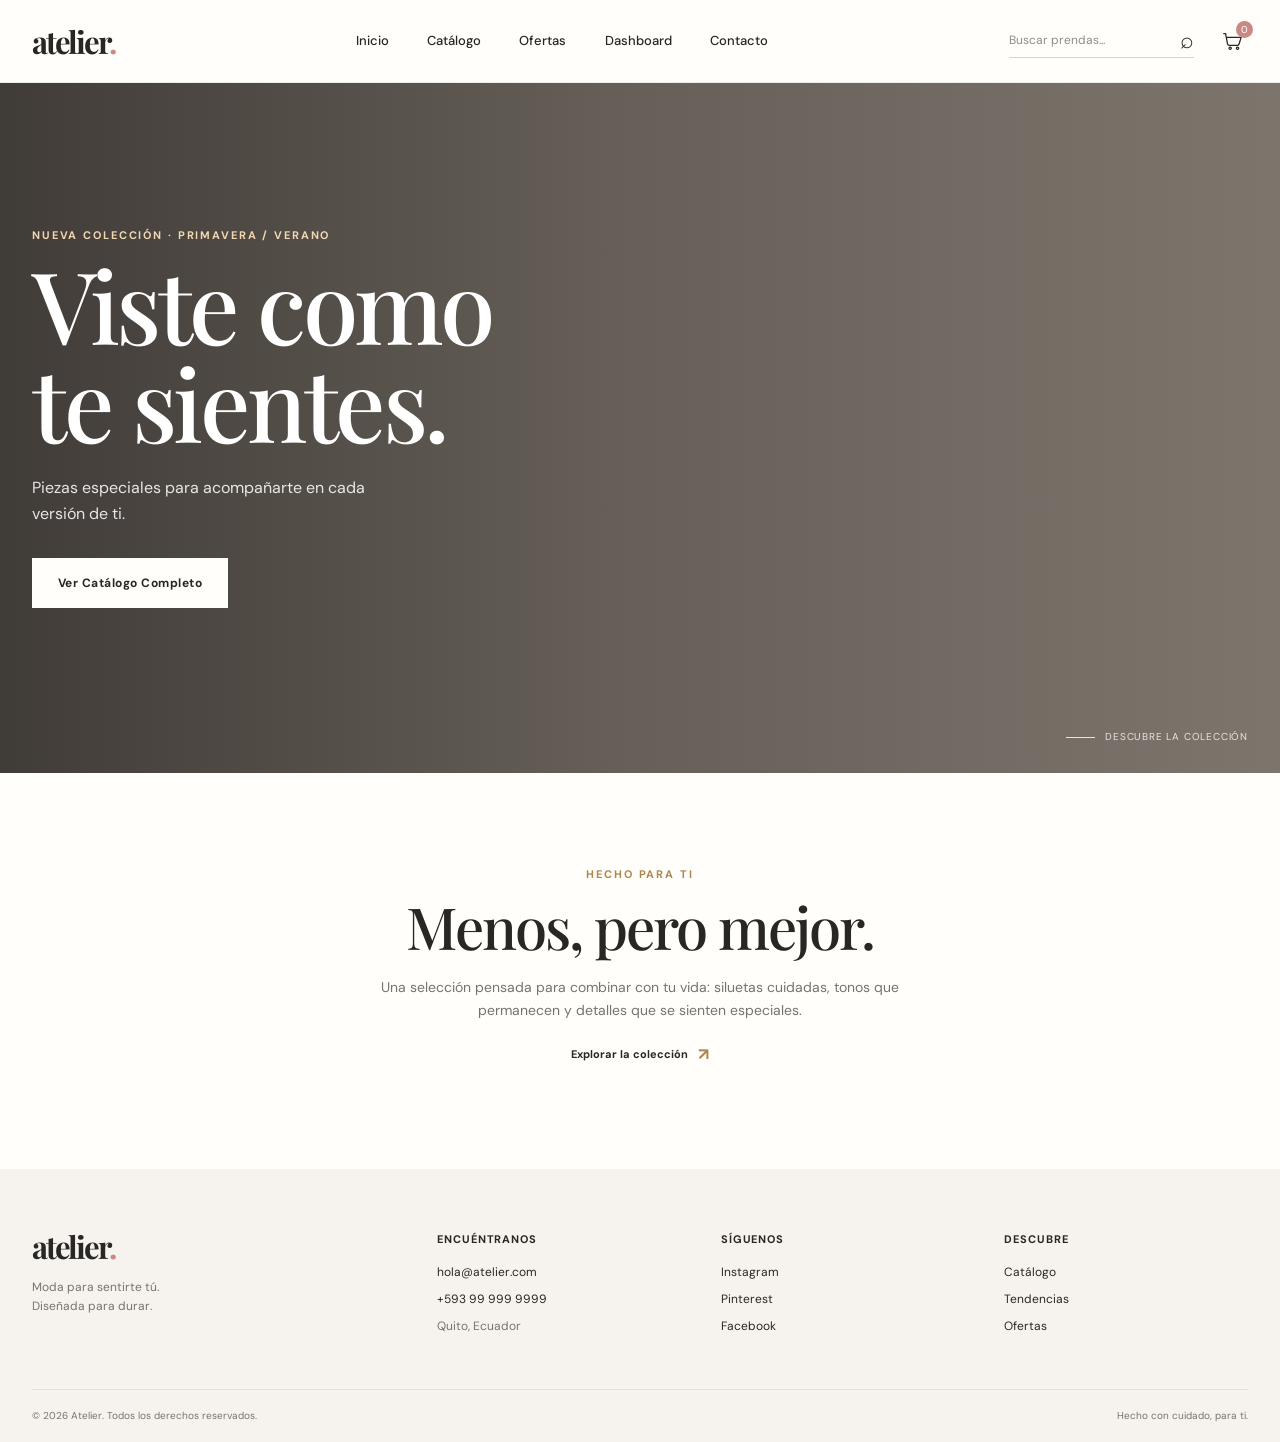
==== commit 45505cb4: "v3" ====
--- a/index.html
+++ b/index.html
@@ -34,7 +34,7 @@
         <nav class="primary-navigation" id="primary-navigation" aria-label="Navegación principal">
           <a href="index.html" aria-current="page">Inicio</a>
           <a href="catalogo.html">Catálogo</a>
-          <a href="index.html#ofertas">Ofertas</a>
+          <a href="catalogo.html#catalogo">Ofertas</a>
           <a href="dashboard.html">Dashboard</a>
           <a href="index.html#contacto">Contacto</a>
         </nav>
@@ -76,33 +76,6 @@
         <a class="text-link" href="catalogo.html">Explorar la colección <span aria-hidden="true">↗</span></a>
       </section>
 
-      <section class="promo-banner" id="ofertas" aria-labelledby="promo-title">
-        <div class="promo-content">
-          <p class="eyebrow">Un detalle para ti</p>
-          <h2 id="promo-title">Un 10% menos<br />en tu primera compra.</h2>
-          <p>Suscríbete a nuestro newsletter y recibe inspiración y novedades antes que nadie.</p>
-          <a class="button button-dark" href="#newsletter">Quiero mi descuento</a>
-        </div>
-      </section>
-
-      <section class="newsletter-section" id="newsletter" aria-labelledby="newsletter-title">
-        <div>
-          <p class="eyebrow">Notas de Atelier</p>
-          <h2 id="newsletter-title">Un poco de inspiración, directo a tu inbox.</h2>
-        </div>
-        <form class="newsletter-form">
-          <label class="visually-hidden" for="newsletter-email">Tu correo electrónico</label>
-          <input
-            id="newsletter-email"
-            name="email"
-            type="email"
-            placeholder="Tu correo electrónico"
-            required
-          />
-          <button class="button button-dark" type="submit">Suscribirme</button>
-          <p class="form-message" aria-live="polite"></p>
-        </form>
-      </section>
     </main>
 
     <footer class="site-footer" id="contacto">
@@ -127,7 +100,7 @@
           <h2>Descubre</h2>
           <a href="catalogo.html">Catálogo</a>
           <a href="dashboard.html">Tendencias</a>
-          <a href="index.html#ofertas">Ofertas</a>
+          <a href="catalogo.html#catalogo">Ofertas</a>
         </div>
       </div>
       <div class="footer-bottom section-shell">
